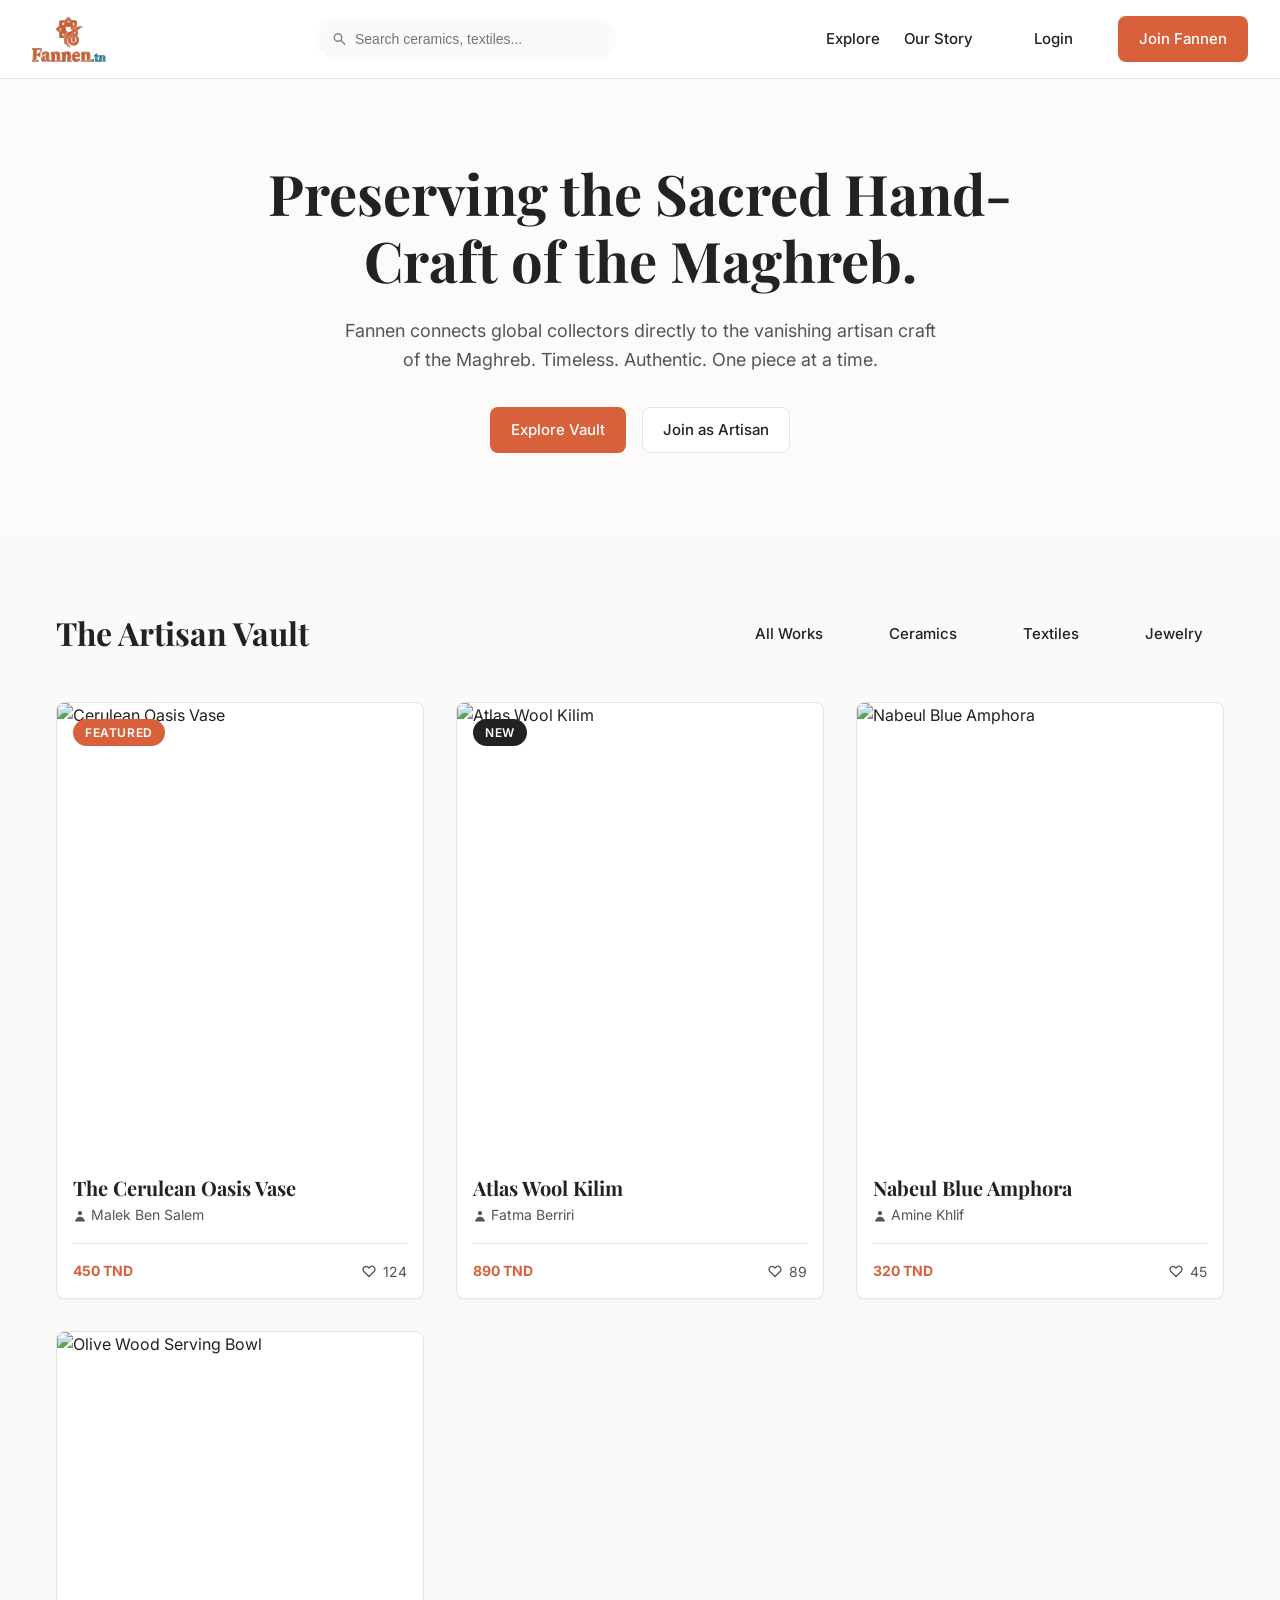
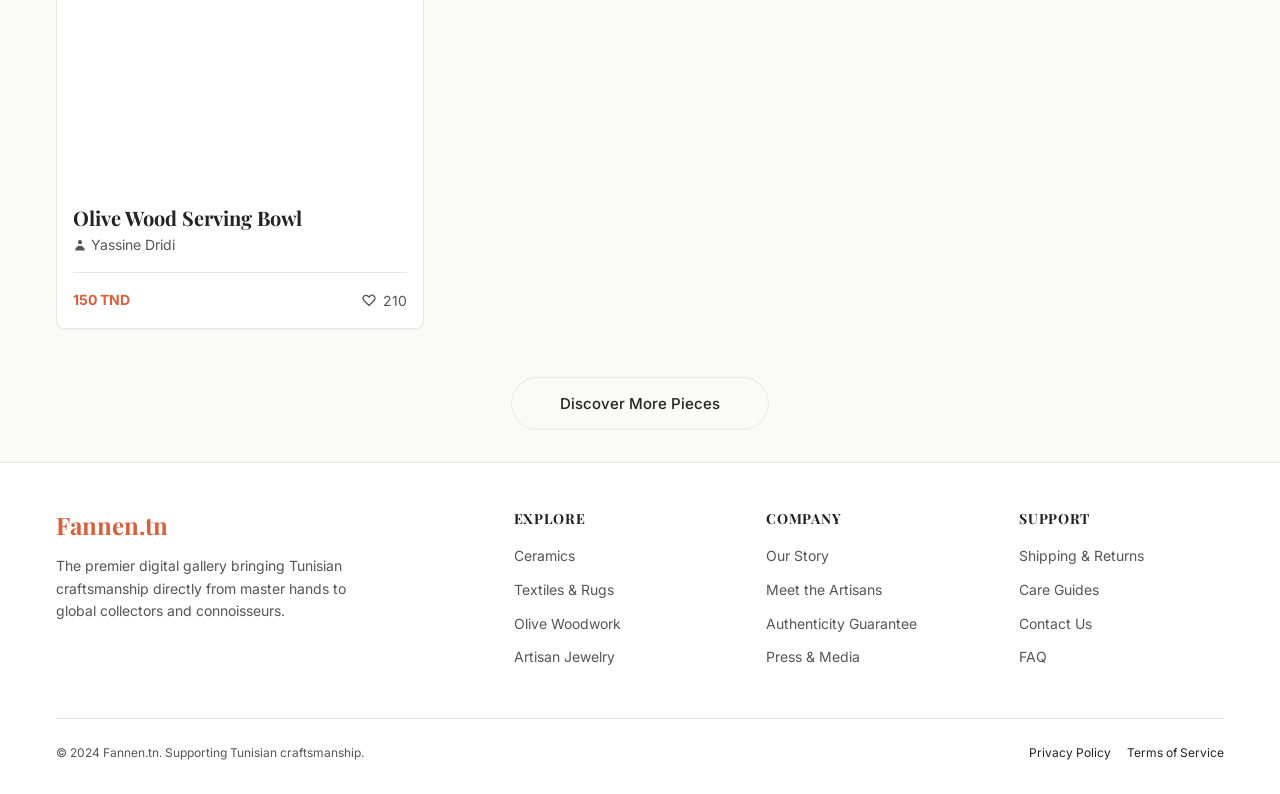
==== src/index.html @ e1ede329 "First functioning prototype version with only HTML and CSS. Fixed image href bugs" ====
<!DOCTYPE html>
<html lang="en">

<head>
    <meta charset="UTF-8">
    <meta name="viewport" content="width=device-width, initial-scale=1.0">
    <title>Fannen.tn - Artisan Crafts</title>
    <link rel="stylesheet" href="css/styles.css">
    <meta name="description"
        content="Fannen connects global collectors directly to the vanishing artisan craft of the Maghreb.">
</head>

<body>
    <!-- Navbar -->
    <header class="navbar">
        <a href="#">
            <div class="navbar-logo">
                <img src="../Resources/logo/logo.svg" alt="Fannen.tn Logo">
            </div>
        </a>
        <div class="navbar-search">
            <svg viewBox="0 0 20 20" fill="currentColor">
                <path fill-rule="evenodd"
                    d="M8 4a4 4 0 100 8 4 4 0 000-8zM2 8a6 6 0 1110.89 3.476l4.817 4.817a1 1 0 01-1.414 1.414l-4.816-4.816A6 6 0 012 8z"
                    clip-rule="evenodd" />
            </svg>
            <input type="text" placeholder="Search ceramics, textiles...">
        </div>
        <nav class="navbar-nav">
            <a href="index.html">Explore</a>
            <a href="html/our_story.html">Our Story</a>
            <a href="html/auth.html" class="btn btn-ghost" style="margin-left: 1rem;">Login</a>
            <a href="html/auth.html" class="btn btn-primary">Join Fannen</a>
        </nav>
    </header>

    <main>
        <!-- Hero Section -->
        <section class="hero-section">
            <div class="container">
                <h1>Preserving the Sacred Hand-Craft of the Maghreb.</h1>
                <p>Fannen connects global collectors directly to the vanishing artisan craft of the Maghreb. Timeless.
                    Authentic. One piece at a time.</p>
                <div class="flex justify-center gap-sm">
                    <a href="#gallery" class="btn btn-primary">Explore Vault</a>
                    <a href="html/auth.html" class="btn btn-outline" style="background:#fff;">Join as Artisan</a>
                </div>
            </div>
        </section>

        <!-- Gallery Section -->
        <section id="gallery" class="container" style="padding-top: var(--spacing-xxl);">
            <div class="flex justify-between items-center" style="margin-bottom: var(--spacing-lg);">
                <h2 style="font-size: 2rem;">The Artisan Vault</h2>

                <!-- Sub nav Categories -->
                <nav class="flex gap-md" id="category-filters">
                    <button class="btn btn-ghost font-bold text-terracotta" id="btn-all">All Works</button>
                    <button class="btn btn-ghost" id="btn-ceramics">Ceramics</button>
                    <button class="btn btn-ghost" id="btn-textiles">Textiles</button>
                    <button class="btn btn-ghost" id="btn-jewelry">Jewelry</button>
                </nav>
            </div>

            <!-- CSS Grid Gallery -->
            <div class="gallery-grid">
                <!-- Card 1 -->
                <article class="artwork-card" data-category="ceramics">
                    <a href="html/artwork_detail.html">
                        <div class="artwork-img-box">
                            <span class="badge">Featured</span>
                            <img src="https://images.unsplash.com/photo-1631125915902-d8abe9225ff2?q=80&w=687&auto=format&fit=crop&ixlib=rb-4.1.0&ixid=M3wxMjA3fDB8MHxwaG90by1wYWdlfHx8fGVufDB8fHx8fA%3D%3D"
                                alt="Cerulean Oasis Vase" loading="lazy">
                        </div>
                        <div class="artwork-content">
                            <h3 class="artwork-title">The Cerulean Oasis Vase</h3>
                            <p class="artwork-artisan">
                                <svg width="14" height="14" viewBox="0 0 20 20" fill="currentColor">
                                    <path d="M10 9a3 3 0 100-6 3 3 0 000 6zm-7 9a7 7 0 1114 0H3z" />
                                </svg>
                                Malek Ben Salem
                            </p>
                            <div class="artwork-footer">
                                <span class="text-sm font-bold text-terracotta">450 TND</span>
                                <button class="kudos-btn" aria-label="Give Kudos" id="kudos-1">
                                    <svg width="16" height="16" fill="none" stroke="currentColor" viewBox="0 0 24 24">
                                        <path stroke-linecap="round" stroke-linejoin="round" stroke-width="2"
                                            d="M4.318 6.318a4.5 4.5 0 000 6.364L12 20.364l7.682-7.682a4.5 4.5 0 00-6.364-6.364L12 7.636l-1.318-1.318a4.5 4.5 0 00-6.364 0z">
                                        </path>
                                    </svg>
                                    <span>124</span>
                                </button>
                            </div>
                        </div>
                    </a>
                </article>

                <!-- Card 2 -->
                <article class="artwork-card" data-category="textiles">
                    <a href="html/artwork_detail.html">
                        <div class="artwork-img-box">
                            <span class="badge" style="background: var(--color-charcoal);">New</span>
                            <img src="https://images.unsplash.com/photo-1606885118474-c8baf907e998?q=80&w=687&auto=format&fit=crop&ixlib=rb-4.1.0&ixid=M3wxMjA3fDB8MHxwaG90by1wYWdlfHx8fGVufDB8fHx8fA%3D%3D"
                                alt="Atlas Wool Kilim" loading="lazy">
                        </div>
                        <div class="artwork-content">
                            <h3 class="artwork-title">Atlas Wool Kilim</h3>
                            <p class="artwork-artisan">
                                <svg width="14" height="14" viewBox="0 0 20 20" fill="currentColor">
                                    <path d="M10 9a3 3 0 100-6 3 3 0 000 6zm-7 9a7 7 0 1114 0H3z" />
                                </svg>
                                Fatma Berriri
                            </p>
                            <div class="artwork-footer">
                                <span class="text-sm font-bold text-terracotta">890 TND</span>
                                <button class="kudos-btn" aria-label="Give Kudos" id="kudos-2">
                                    <svg width="16" height="16" fill="none" stroke="currentColor" viewBox="0 0 24 24">
                                        <path stroke-linecap="round" stroke-linejoin="round" stroke-width="2"
                                            d="M4.318 6.318a4.5 4.5 0 000 6.364L12 20.364l7.682-7.682a4.5 4.5 0 00-6.364-6.364L12 7.636l-1.318-1.318a4.5 4.5 0 00-6.364 0z">
                                        </path>
                                    </svg>
                                    <span>89</span>
                                </button>
                            </div>
                        </div>
                    </a>
                </article>

                <!-- Card 3 -->
                <article class="artwork-card" data-category="ceramics">
                    <a href="html/artwork_detail.html">
                        <div class="artwork-img-box">
                            <img src="https://plus.unsplash.com/premium_photo-1673152979526-98b94a39b6aa?q=80&w=687&auto=format&fit=crop&ixlib=rb-4.1.0&ixid=M3wxMjA3fDB8MHxwaG90by1wYWdlfHx8fGVufDB8fHx8fA%3D%3D"
                                alt="Nabeul Blue Amphora" loading="lazy">
                        </div>
                        <div class="artwork-content">
                            <h3 class="artwork-title">Nabeul Blue Amphora</h3>
                            <p class="artwork-artisan">
                                <svg width="14" height="14" viewBox="0 0 20 20" fill="currentColor">
                                    <path d="M10 9a3 3 0 100-6 3 3 0 000 6zm-7 9a7 7 0 1114 0H3z" />
                                </svg>
                                Amine Khlif
                            </p>
                            <div class="artwork-footer">
                                <span class="text-sm font-bold text-terracotta">320 TND</span>
                                <button class="kudos-btn" aria-label="Give Kudos" id="kudos-3">
                                    <svg width="16" height="16" fill="none" stroke="currentColor" viewBox="0 0 24 24">
                                        <path stroke-linecap="round" stroke-linejoin="round" stroke-width="2"
                                            d="M4.318 6.318a4.5 4.5 0 000 6.364L12 20.364l7.682-7.682a4.5 4.5 0 00-6.364-6.364L12 7.636l-1.318-1.318a4.5 4.5 0 00-6.364 0z">
                                        </path>
                                    </svg>
                                    <span>45</span>
                                </button>
                            </div>
                        </div>
                    </a>
                </article>

                <!-- Card 4 -->
                <article class="artwork-card" data-category="woodwork">
                    <a href="html/artwork_detail.html">
                        <div class="artwork-img-box">
                            <img src="https://plus.unsplash.com/premium_photo-1677249227901-38319e9408fd?q=80&w=687&auto=format&fit=crop&ixlib=rb-4.1.0&ixid=M3wxMjA3fDB8MHxwaG90by1wYWdlfHx8fGVufDB8fHx8fA%3D%3D"
                                alt="Olive Wood Serving Bowl" loading="lazy">
                        </div>
                        <div class="artwork-content">
                            <h3 class="artwork-title">Olive Wood Serving Bowl</h3>
                            <p class="artwork-artisan">
                                <svg width="14" height="14" viewBox="0 0 20 20" fill="currentColor">
                                    <path d="M10 9a3 3 0 100-6 3 3 0 000 6zm-7 9a7 7 0 1114 0H3z" />
                                </svg>
                                Yassine Dridi
                            </p>
                            <div class="artwork-footer">
                                <span class="text-sm font-bold text-terracotta">150 TND</span>
                                <button class="kudos-btn" aria-label="Give Kudos" id="kudos-4">
                                    <svg width="16" height="16" fill="none" stroke="currentColor" viewBox="0 0 24 24">
                                        <path stroke-linecap="round" stroke-linejoin="round" stroke-width="2"
                                            d="M4.318 6.318a4.5 4.5 0 000 6.364L12 20.364l7.682-7.682a4.5 4.5 0 00-6.364-6.364L12 7.636l-1.318-1.318a4.5 4.5 0 00-6.364 0z">
                                        </path>
                                    </svg>
                                    <span>210</span>
                                </button>
                            </div>
                        </div>
                    </a>
                </article>

            </div>

            <div class="text-center" style="margin-top: var(--spacing-xl);">
                <button class="btn btn-outline" id="load-more-btn"
                    style="padding: 1rem 3rem; border-radius: var(--radius-full); margin-bottom: var(--spacing-lg);">Discover
                    More Pieces</button>
            </div>
        </section>
    </main>

    <!-- Footer -->
    <footer class="site-footer">
        <div class="container">
            <div class="footer-main">
                <div class="footer-brand">
                    <h2>Fannen.tn</h2>
                    <p style="max-width: 300px;">The premier digital gallery bringing Tunisian craftsmanship directly
                        from master hands to global collectors and connoisseurs.</p>
                </div>
                <div class="footer-col">
                    <h3>Explore</h3>
                    <ul>
                        <li><a href="#">Ceramics</a></li>
                        <li><a href="#">Textiles & Rugs</a></li>
                        <li><a href="#">Olive Woodwork</a></li>
                        <li><a href="#">Artisan Jewelry</a></li>
                    </ul>
                </div>
                <div class="footer-col">
                    <h3>Company</h3>
                    <ul>
                        <li><a href="#">Our Story</a></li>
                        <li><a href="#">Meet the Artisans</a></li>
                        <li><a href="#">Authenticity Guarantee</a></li>
                        <li><a href="#">Press & Media</a></li>
                    </ul>
                </div>
                <div class="footer-col">
                    <h3>Support</h3>
                    <ul>
                        <li><a href="#">Shipping & Returns</a></li>
                        <li><a href="#">Care Guides</a></li>
                        <li><a href="#">Contact Us</a></li>
                        <li><a href="#">FAQ</a></li>
                    </ul>
                </div>
            </div>
            <div class="footer-bottom">
                <p>&copy; 2024 Fannen.tn. Supporting Tunisian craftsmanship.</p>
                <div class="flex gap-sm">
                    <a href="#">Privacy Policy</a>
                    <a href="#">Terms of Service</a>
                </div>
            </div>
        </div>
    </footer>
</body>

</html>
---- src/css/styles.css ----
/* Fannen.tn Global Styles */
@import url('https://fonts.googleapis.com/css2?family=Playfair+Display:ital,wght@0,400;0,600;0,700;1,400&family=Inter:wght@300;400;500;600&display=swap');

:root {
  --color-terracotta: #D8603B;
  --color-terracotta-hover: #BE5230;
  --color-terracotta-light: #FFF0ED;
  --color-deep-blue: #1A4358;
  --color-sand-beige: #FDFBFA;
  --color-sand-dark: #F2EBE1;
  --color-charcoal: #222222;
  --color-text-light: #555555;
  --color-text-lighter: #888888;
  --color-border: #E8E5E1;
  --color-white: #FFFFFF;
  --color-bg: #FAFAF9;

  --font-heading: 'Playfair Display', Georgia, serif;
  --font-body: 'Inter', system-ui, -apple-system, sans-serif;

  --shadow-sm: 0 1px 2px rgba(0, 0, 0, 0.04);
  --shadow-md: 0 4px 12px rgba(0, 0, 0, 0.05);
  --shadow-lg: 0 12px 24px rgba(0, 0, 0, 0.08);

  --radius-sm: 4px;
  --radius-md: 8px;
  --radius-lg: 16px;
  --radius-full: 9999px;
  
  --spacing-xs: 0.5rem;   /* 8px */
  --spacing-sm: 1rem;     /* 16px */
  --spacing-md: 1.5rem;   /* 24px */
  --spacing-lg: 2rem;     /* 32px */
  --spacing-xl: 3rem;     /* 48px */
  --spacing-xxl: 5rem;    /* 80px */
}

/* Reset & Base Elements */
*, *::before, *::after {
  box-sizing: border-box;
  margin: 0;
  padding: 0;
}

body {
  font-family: var(--font-body);
  color: var(--color-charcoal);
  background-color: var(--color-bg);
  line-height: 1.6;
  -webkit-font-smoothing: antialiased;
}

h1, h2, h3, h4, h5, h6 {
  font-family: var(--font-heading);
  font-weight: 700;
  color: var(--color-charcoal);
  line-height: 1.2;
}

p {
  color: var(--color-text-light);
}

a {
  color: var(--color-charcoal);
  text-decoration: none;
  transition: color 0.2s ease;
}

a:hover {
  color: var(--color-terracotta);
}

img {
  max-width: 100%;
  display: block;
}

button {
  cursor: pointer;
  font-family: var(--font-body);
}

ul {
  list-style: none;
}

/* Utilities */
.container {
  max-width: 1200px;
  margin: 0 auto;
  padding: 0 var(--spacing-sm);
}

.flex { display: flex; }
.flex-col { flex-direction: column; }
.items-center { align-items: center; }
.justify-between { justify-content: space-between; }
.justify-center { justify-content: center; }
.gap-xs { gap: var(--spacing-xs); }
.gap-sm { gap: var(--spacing-sm); }
.gap-md { gap: var(--spacing-md); }
.gap-lg { gap: var(--spacing-lg); }
.gap-xl { gap: var(--spacing-xl); }

.grid { display: grid; }
.grid-cols-2 { grid-template-columns: repeat(2, 1fr); }
.grid-cols-3 { grid-template-columns: repeat(3, 1fr); }
.grid-cols-4 { grid-template-columns: repeat(4, 1fr); }

.text-center { text-align: center; }
.text-sm { font-size: 0.875rem; }
.text-lg { font-size: 1.125rem; font-weight: 500; }
.text-terracotta { color: var(--color-terracotta); }
.font-bold { font-weight: 700; }
.font-heading { font-family: var(--font-heading); }

/* Buttons */
.btn {
  display: inline-flex;
  align-items: center;
  justify-content: center;
  padding: 0.625rem 1.25rem;
  border-radius: var(--radius-md);
  font-weight: 500;
  font-size: 0.9375rem;
  transition: all 0.2s ease;
  border: 1px solid transparent;
}

.btn-primary {
  background-color: var(--color-terracotta);
  color: var(--color-white);
}

.btn-primary:hover {
  background-color: var(--color-terracotta-hover);
  color: var(--color-white);
}

.btn-outline {
  border-color: var(--color-border);
  background-color: transparent;
  color: var(--color-charcoal);
}

.btn-outline:hover {
  border-color: var(--color-charcoal);
}

.btn-ghost {
  background-color: transparent;
  color: var(--color-charcoal);
}

.btn-ghost:hover {
  background-color: var(--color-sand-dark);
}

/* Forms */
.form-group {
  margin-bottom: var(--spacing-sm);
  display: flex;
  flex-direction: column;
}

.form-label {
  font-size: 0.875rem;
  font-weight: 600;
  margin-bottom: 0.375rem;
  color: var(--color-charcoal);
}

.form-control {
  width: 100%;
  padding: 0.75rem 1rem;
  border: 1px solid var(--color-border);
  border-radius: var(--radius-md);
  font-family: var(--font-body);
  font-size: 0.9375rem;
  transition: border-color 0.2s ease;
  background-color: var(--color-white);
}

.form-control:focus {
  outline: none;
  border-color: var(--color-terracotta);
  box-shadow: 0 0 0 3px var(--color-terracotta-light);
}

/* Navbar */
.navbar {
  display: flex;
  align-items: center;
  justify-content: space-between;
  padding: var(--spacing-sm) var(--spacing-lg);
  background-color: var(--color-white);
  border-bottom: 1px solid var(--color-border);
  position: sticky;
  top: 0;
  z-index: 100;
}

.navbar-logo img {
  height: 5vh;
}

.navbar-nav {
  display: flex;
  align-items: center;
  gap: var(--spacing-md);
  font-size: 0.9375rem;
  font-weight: 500;
}

.navbar-search {
  display: flex;
  align-items: center;
  background-color: var(--color-bg);
  border-radius: var(--radius-full);
  padding: 0.375rem 1rem;
  width: 300px;
}
.navbar-search input {
  border: none;
  background: transparent;
  width: 100%;
  padding: 0.375rem 0.5rem;
  font-size: 0.875rem;
}
.navbar-search input:focus {
  outline: none;
}
.navbar-search svg {
  width: 16px;
  height: 16px;
  color: var(--color-text-lighter);
}

/* Layout Blocks */
.hero-section {
  padding: var(--spacing-xxl) 0;
  text-align: center;
  background-color: var(--color-sand-beige);
}

.hero-section h1 {
  font-size: 3.5rem;
  max-width: 800px;
  margin: 0 auto var(--spacing-md);
}

.hero-section p {
  font-size: 1.125rem;
  max-width: 600px;
  margin: 0 auto var(--spacing-lg);
}

/* Masonry/Grid Gallery */
.gallery-grid {
  display: grid;
  grid-template-columns: repeat(auto-fill, minmax(280px, 1fr));
  gap: var(--spacing-lg);
  margin-top: var(--spacing-xl);
  margin-bottom: var(--spacing-lg);
}

.artwork-card {
  display: flex;
  flex-direction: column;
  background: var(--color-white);
  border-radius: var(--radius-md);
  overflow: hidden;
  box-shadow: var(--shadow-sm);
  transition: transform 0.2s ease, box-shadow 0.2s ease;
  border: 1px solid var(--color-border);
}

.artwork-card:hover {
  transform: translateY(-4px);
  box-shadow: var(--shadow-md);
}

.artwork-img-box {
  position: relative;
  aspect-ratio: 4/5;
  overflow: hidden;
}

.artwork-img-box img {
  width: 100%;
  height: 100%;
  object-fit: cover;
  transition: transform 0.5s ease;
}

.artwork-card:hover .artwork-img-box img {
  transform: scale(1.05);
}

.badge {
  position: absolute;
  top: 1rem;
  left: 1rem;
  background: var(--color-terracotta);
  color: var(--color-white);
  padding: 0.25rem 0.75rem;
  border-radius: var(--radius-full);
  font-size: 0.75rem;
  font-weight: 600;
  letter-spacing: 0.05em;
  text-transform: uppercase;
}

.artwork-content {
  padding: var(--spacing-sm);
}

.artwork-title {
  font-family: var(--font-heading);
  font-size: 1.25rem;
  margin-bottom: 0.25rem;
}

.artwork-artisan {
  font-size: 0.875rem;
  color: var(--color-text-light);
  display: flex;
  align-items: center;
  gap: 0.25rem;
}

.artwork-footer {
  display: flex;
  justify-content: space-between;
  align-items: center;
  margin-top: 1rem;
  padding-top: 1rem;
  border-top: 1px solid var(--color-border);
}

.kudos-btn {
  background: transparent;
  border: none;
  color: var(--color-text-light);
  display: flex;
  align-items: center;
  gap: 0.375rem;
  font-size: 0.875rem;
  transition: color 0.2s ease;
}

.kudos-btn:hover {
  color: var(--color-terracotta);
}

/* Footer elements */
.site-footer {
  background-color: var(--color-white);
  border-top: 1px solid var(--color-border);
  padding: var(--spacing-xl) 0 var(--spacing-lg);
}

.footer-main {
  display: grid;
  grid-template-columns: 2fr 1fr 1fr 1fr;
  gap: var(--spacing-xl);
  margin-bottom: var(--spacing-xl);
}

.footer-brand h2 {
  font-size: 1.5rem;
  color: var(--color-terracotta);
  margin-bottom: var(--spacing-sm);
}

.footer-brand p {
  font-size: 0.875rem;
}

.footer-col h3 {
  font-size: 0.875rem;
  text-transform: uppercase;
  letter-spacing: 0.05em;
  margin-bottom: 1rem;
  color: var(--color-charcoal);
}

.footer-col ul {
  display: flex;
  flex-direction: column;
  gap: 0.5rem;
}

.footer-col a {
  color: var(--color-text-light);
  font-size: 0.875rem;
}

.footer-col a:hover {
  color: var(--color-terracotta);
}

.footer-bottom {
  border-top: 1px solid var(--color-border);
  padding-top: var(--spacing-md);
  display: flex;
  justify-content: space-between;
  align-items: center;
  font-size: 0.75rem;
  color: var(--color-text-lighter);
}

/* ============================
   Forms & Inputs Extensions
   ============================ */
.checkbox-group {
  display: flex;
  align-items: center;
  gap: 0.5rem;
  font-size: 0.875rem;
}
.checkbox-group input {
  accent-color: var(--color-terracotta);
}
.text-link {
  color: var(--color-terracotta);
  font-weight: 500;
  text-decoration: none;
  font-size: 0.875rem;
}

/* ============================
   Auth Screen Layout
   ============================ */
.auth-layout {
  display: flex;
  min-height: 100vh;
  background-color: var(--color-white);
}

.auth-hero {
  flex: 1;
  position: relative;
  background-color: var(--color-charcoal);
  display: flex;
  flex-direction: column;
  justify-content: center;
  padding: var(--spacing-xxl);
  overflow: hidden;
}

.auth-hero img {
  position: absolute;
  top: 0; left: 0; width: 100%; height: 100%;
  object-fit: cover;
  opacity: 0.6;
}

.auth-hero-overlay {
  position: relative;
  z-index: 10;
  color: var(--color-white);
  max-width: 500px;
  background: rgba(0,0,0,0.3);
  padding: var(--spacing-lg);
  border-radius: var(--radius-lg);
  backdrop-filter: blur(4px);
}

.auth-hero-overlay h1 {
  color: var(--color-white);
  font-size: 3rem;
  margin-bottom: var(--spacing-md);
}

.auth-form-side {
  width: 500px;
  display: flex;
  flex-direction: column;
  justify-content: center;
  align-items: center;
  padding: var(--spacing-xl);
}

.auth-box {
  width: 100%;
  max-width: 380px;
}

.auth-tabs {
  display: flex;
  margin-bottom: var(--spacing-lg);
  background: var(--color-bg);
  border-radius: var(--radius-full);
  padding: 0.25rem;
}

.auth-tab {
  flex: 1;
  padding: 0.5rem 1rem;
  border-radius: var(--radius-full);
  border: none;
  background: transparent;
  color: var(--color-text-light);
  font-weight: 600;
  cursor: pointer;
}
.auth-tab.active {
  background: var(--color-white);
  color: var(--color-charcoal);
  box-shadow: var(--shadow-sm);
}

.social-auth {
  display: flex;
  gap: var(--spacing-sm);
  margin-top: var(--spacing-md);
}

.social-auth .btn {
  flex: 1;
}

/* ============================
   Modal / Inquiry Overlay
   ============================ */
.modal-overlay {
  position: fixed;
  top: 0; left: 0; width: 100%; height: 100%;
  background-color: rgba(34, 34, 34, 0.7);
  display: flex;
  justify-content: center;
  align-items: center;
  z-index: 1000;
  padding: var(--spacing-md);
}

.modal-content {
  background: var(--color-white);
  border-radius: var(--radius-lg);
  width: 100%;
  max-width: 500px;
  padding: var(--spacing-xl);
  box-shadow: var(--shadow-lg);
  position: relative;
}

.modal-close {
  position: absolute;
  top: 1rem; right: 1rem;
  background: transparent;
  border: none;
  color: var(--color-text-lighter);
  font-size: 1.5rem;
  cursor: pointer;
}
.modal-close:hover {
  color: var(--color-charcoal);
}

.modal-icon {
  width: 48px; height: 48px;
  border-radius: var(--radius-full);
  background: var(--color-terracotta-light);
  color: var(--color-terracotta);
  display: flex;
  align-items: center;
  justify-content: center;
  margin: 0 auto var(--spacing-md);
}

/* ============================
   Dashboard Layout
   ============================ */
.dashboard-layout {
  display: flex;
  height: 100vh;
  overflow: hidden;
  background-color: var(--color-bg);
}

.sidebar {
  width: 250px;
  background-color: var(--color-white);
  border-right: 1px solid var(--color-border);
  display: flex;
  flex-direction: column;
}

.sidebar-header {
  padding: var(--spacing-md);
  border-bottom: 1px solid var(--color-border);
}

.sidebar-nav {
  flex: 1;
  padding: var(--spacing-md) 0;
  display: flex;
  flex-direction: column;
  gap: 0.25rem;
}

.sidebar-link {
  display: flex;
  align-items: center;
  gap: 0.75rem;
  padding: 0.75rem var(--spacing-md);
  color: var(--color-text-light);
  font-weight: 500;
}
.sidebar-link:hover, .sidebar-link.active {
  color: var(--color-terracotta);
  background-color: var(--color-terracotta-light);
  border-right: 3px solid var(--color-terracotta);
}

.sidebar-footer {
  padding: var(--spacing-md);
  border-top: 1px solid var(--color-border);
}

.dashboard-main {
  flex: 1;
  display: flex;
  flex-direction: column;
  overflow-y: auto;
}

.dashboard-header {
  padding: var(--spacing-md) var(--spacing-xl);
  background: var(--color-white);
  border-bottom: 1px solid var(--color-border);
  display: flex;
  justify-content: space-between;
  align-items: center;
}

.dashboard-content {
  padding: var(--spacing-xl);
}

.stats-grid {
  display: grid;
  grid-template-columns: repeat(3, 1fr);
  gap: var(--spacing-md);
  margin-bottom: var(--spacing-xl);
}

.stat-card {
  background: var(--color-white);
  padding: var(--spacing-md);
  border-radius: var(--radius-md);
  border: 1px solid var(--color-border);
  display: flex;
  align-items: center;
  gap: 1rem;
}
.stat-icon {
  width: 40px; height: 40px;
  border-radius: var(--radius-full);
  background: var(--color-terracotta-light);
  color: var(--color-terracotta);
  display: flex;
  align-items: center;
  justify-content: center;
}

/* File Upload Zone */
.upload-zone {
  border: 2px dashed var(--color-border);
  border-radius: var(--radius-lg);
  padding: var(--spacing-xl);
  text-align: center;
  background: var(--color-white);
  margin-bottom: var(--spacing-xl);
  transition: border-color 0.2s ease;
}
.upload-zone:hover {
  border-color: var(--color-terracotta);
}

/* Data Table */
.data-table-container {
  background: var(--color-white);
  border: 1px solid var(--color-border);
  border-radius: var(--radius-md);
  overflow: hidden;
}

.data-table {
  width: 100%;
  border-collapse: collapse;
  text-align: left;
}

.data-table th, .data-table td {
  padding: 1rem;
  border-bottom: 1px solid var(--color-border);
}

.data-table th {
  background-color: var(--color-bg);
  color: var(--color-text-light);
  font-weight: 600;
  font-size: 0.8125rem;
  text-transform: uppercase;
}

.data-table tbody tr:hover {
  background-color: var(--color-bg);
}

.status-badge {
  display: inline-block;
  padding: 0.25rem 0.5rem;
  border-radius: var(--radius-full);
  font-size: 0.75rem;
  font-weight: 600;
  background: var(--color-sand-dark);
  color: var(--color-charcoal);
}
.status-badge.published {
  background: #E6F4EA;
  color: #1E8E3E;
}

/* ============================
   Inbox Layout
   ============================ */
.inbox-container {
  display: flex;
  height: calc(100vh - 70px);
  background: var(--color-white);
  border-top: 1px solid var(--color-border);
}

.inbox-list {
  width: 320px;
  border-right: 1px solid var(--color-border);
  display: flex;
  flex-direction: column;
}

.inbox-search {
  padding: var(--spacing-sm);
  border-bottom: 1px solid var(--color-border);
}
.inbox-search input {
  width: 100%;
  padding: 0.5rem 1rem;
  border-radius: var(--radius-full);
  border: 1px solid var(--color-border);
  background: var(--color-bg);
}

.conversation-item {
  display: flex;
  gap: 0.75rem;
  padding: var(--spacing-md);
  border-bottom: 1px solid var(--color-border);
  cursor: pointer;
  transition: background 0.2s ease;
}
.conversation-item:hover, .conversation-item.active {
  background-color: var(--color-bg);
  border-left: 3px solid var(--color-terracotta);
}

.avatar {
  width: 48px; height: 48px;
  border-radius: var(--radius-full);
  object-fit: cover;
}

.chat-view {
  flex: 1;
  display: flex;
  flex-direction: column;
  background: var(--color-bg);
}

.chat-header {
  padding: var(--spacing-sm) var(--spacing-lg);
  background: var(--color-white);
  border-bottom: 1px solid var(--color-border);
  display: flex;
  align-items: center;
  gap: 1rem;
}

.chat-messages {
  flex: 1;
  padding: var(--spacing-xl);
  overflow-y: auto;
  display: flex;
  flex-direction: column;
  gap: 1rem;
}

.message-bubble {
  max-width: 70%;
  padding: 1rem;
  border-radius: var(--radius-lg);
  font-size: 0.9375rem;
}
.message-received {
  background: var(--color-white);
  border: 1px solid var(--color-border);
  align-self: flex-start;
  border-bottom-left-radius: 0;
}
.message-sent {
  background: var(--color-terracotta);
  color: var(--color-white);
  align-self: flex-end;
  border-bottom-right-radius: 0;
}

.chat-input-area {
  padding: var(--spacing-md);
  background: var(--color-white);
  border-top: 1px solid var(--color-border);
  display: flex;
  gap: var(--spacing-sm);
}
.chat-input-area input {
  flex: 1;
  padding: 1rem;
  border-radius: var(--radius-full);
  border: 1px solid var(--color-border);
  background: var(--color-bg);
}

/* ============================
   Artwork Detail Page
   ============================ */
.artwork-detail-page {
  background-color: var(--color-sand-light); /* Solid Light Sand */
  min-height: 100vh;
}

.artwork-detail-layout {
  display: flex;
  gap: 4rem; /* High padding */
  padding: 4rem 1rem;
  max-width: 1200px;
  margin: 0 auto;
  align-items: flex-start;
}

@media (max-width: 900px) {
  .artwork-detail-layout {
    flex-direction: column;
    padding: 2rem var(--spacing-sm);
  }
}

.artwork-left {
  flex: 0 0 60%;
  display: flex;
  justify-content: center;
}

.artwork-left img {
  border-radius: var(--radius-md); /* 8px rounded corners */
  box-shadow: 0 10px 30px rgba(0,0,0,0.08); /* Subtle shadow to make it pop */
  max-width: 100%;
  height: auto;
  object-fit: cover;
}

.artwork-right {
  flex: 1;
  display: flex;
  flex-direction: column;
  gap: 2rem;
}

.artisan-profile-card {
  display: flex;
  align-items: center;
  justify-content: space-between;
  background-color: var(--color-white);
  padding: var(--spacing-md);
  border-radius: var(--radius-md); /* 8px rounded corners */
  box-shadow: var(--shadow-sm);
}

.artisan-info {
  display: flex;
  align-items: center;
  gap: var(--spacing-sm);
}

.artisan-avatar-lg {
  width: 56px;
  height: 56px;
  border-radius: var(--radius-full);
  object-fit: cover;
}

.artwork-info-card {
  display: flex;
  flex-direction: column;
}

.artwork-info-card h1 {
  font-size: 2.5rem;
  margin-bottom: 0.5rem;
}

.artwork-description p {
  margin-bottom: 1rem;
  color: var(--color-charcoal);
}

.kudos-horizontal-card {
  display: flex;
  align-items: center;
  justify-content: space-around;
  background-color: var(--color-white);
  padding: var(--spacing-md);
  border-radius: var(--radius-md); /* 8px rounded corners */
  box-shadow: var(--shadow-sm);
}

.kudos-badge-item {
  display: flex;
  align-items: center;
  gap: 0.5rem;
  color: var(--color-charcoal);
  font-weight: 600;
}

.kudos-badge-item svg {
  color: var(--color-terracotta);
}

.btn-terracotta-solid {
  background-color: #E2725B;
  color: var(--color-white);
  padding: 1rem 2rem;
  font-size: 1.125rem;
  font-weight: 600;
  border-radius: var(--radius-md); /* 8px rounded corners */
  text-align: center;
  border: none;
  width: 100%;
  cursor: pointer;
  transition: background-color 0.2s ease;
}

.btn-terracotta-solid:hover {
  background-color: #c95c46;
}
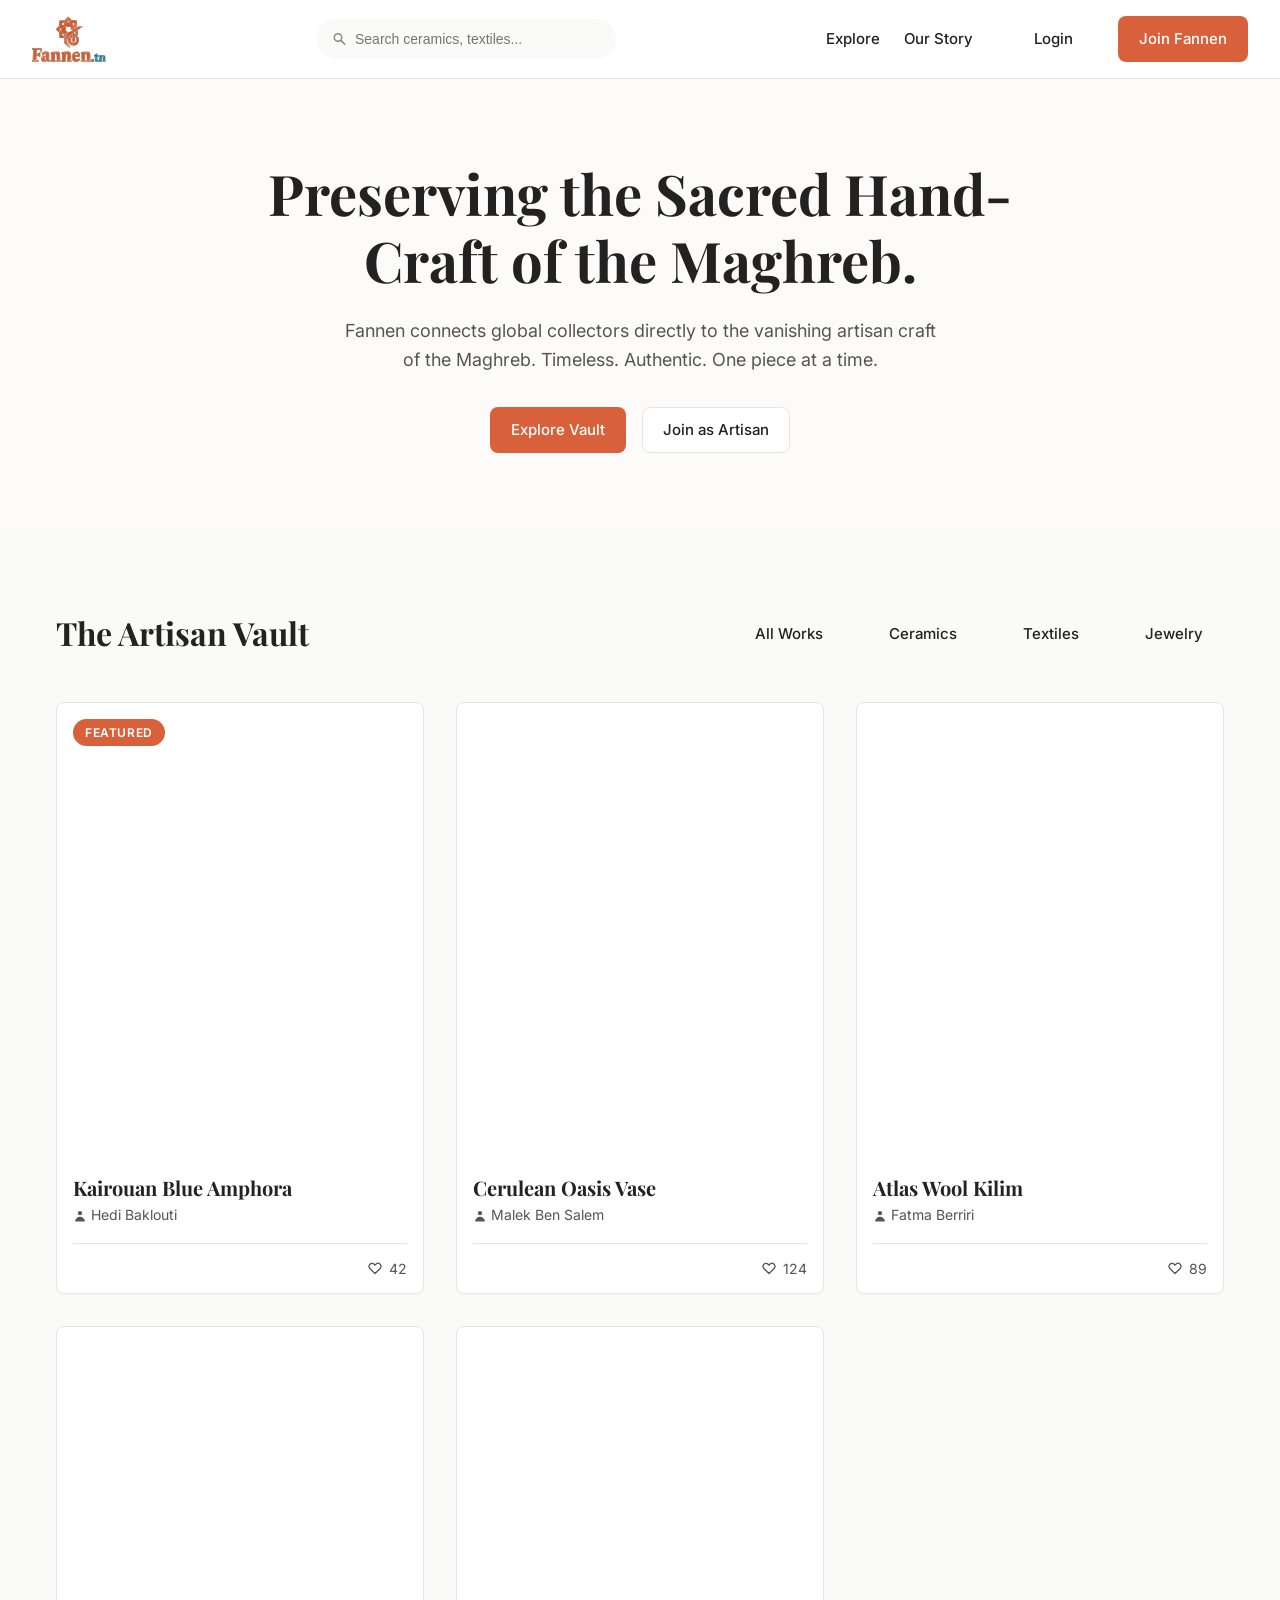
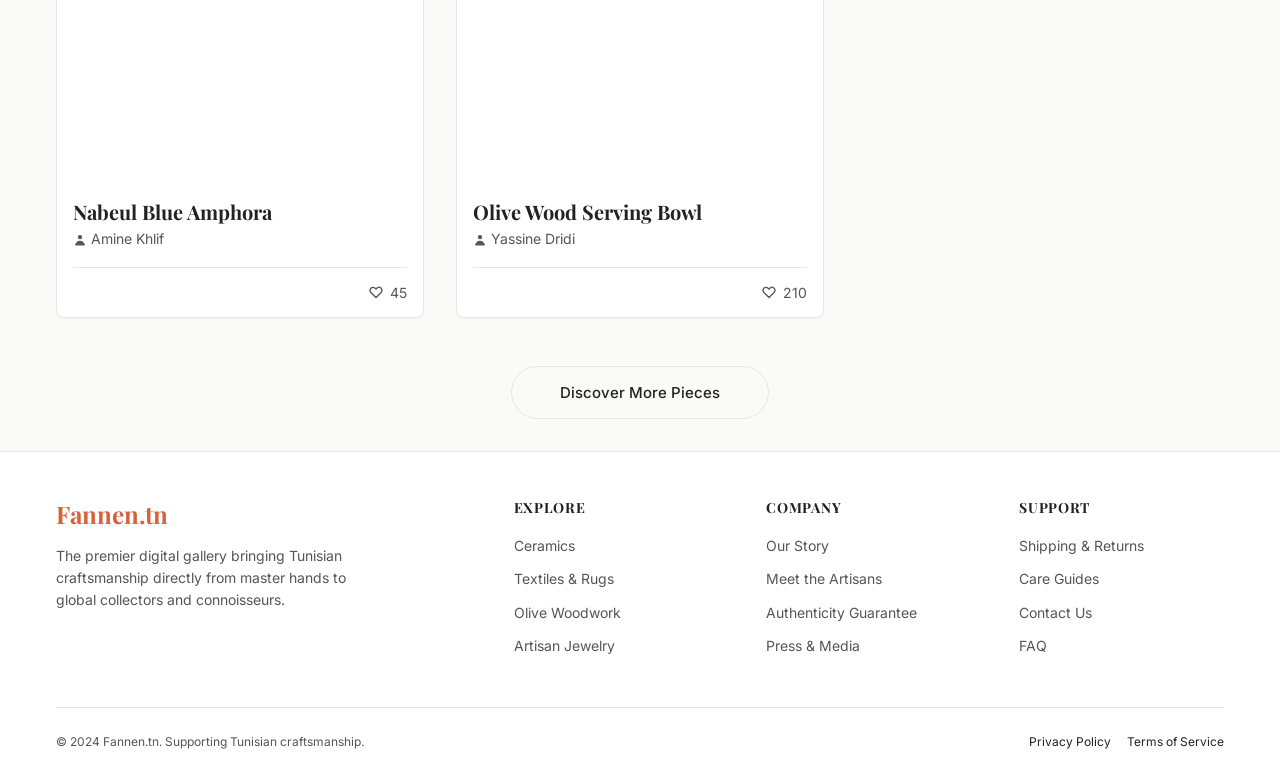
==== commit 30cbffe8: "Added JS functionality but there are still some bugs I'm trying to work on" ====
--- a/src/index.html
+++ b/src/index.html
@@ -242,6 +242,9 @@
             </div>
         </div>
     </footer>
+
+    <script src="js/main.js"></script>
+    <script src="js/components/gallery.js"></script>
 </body>
 
 </html>
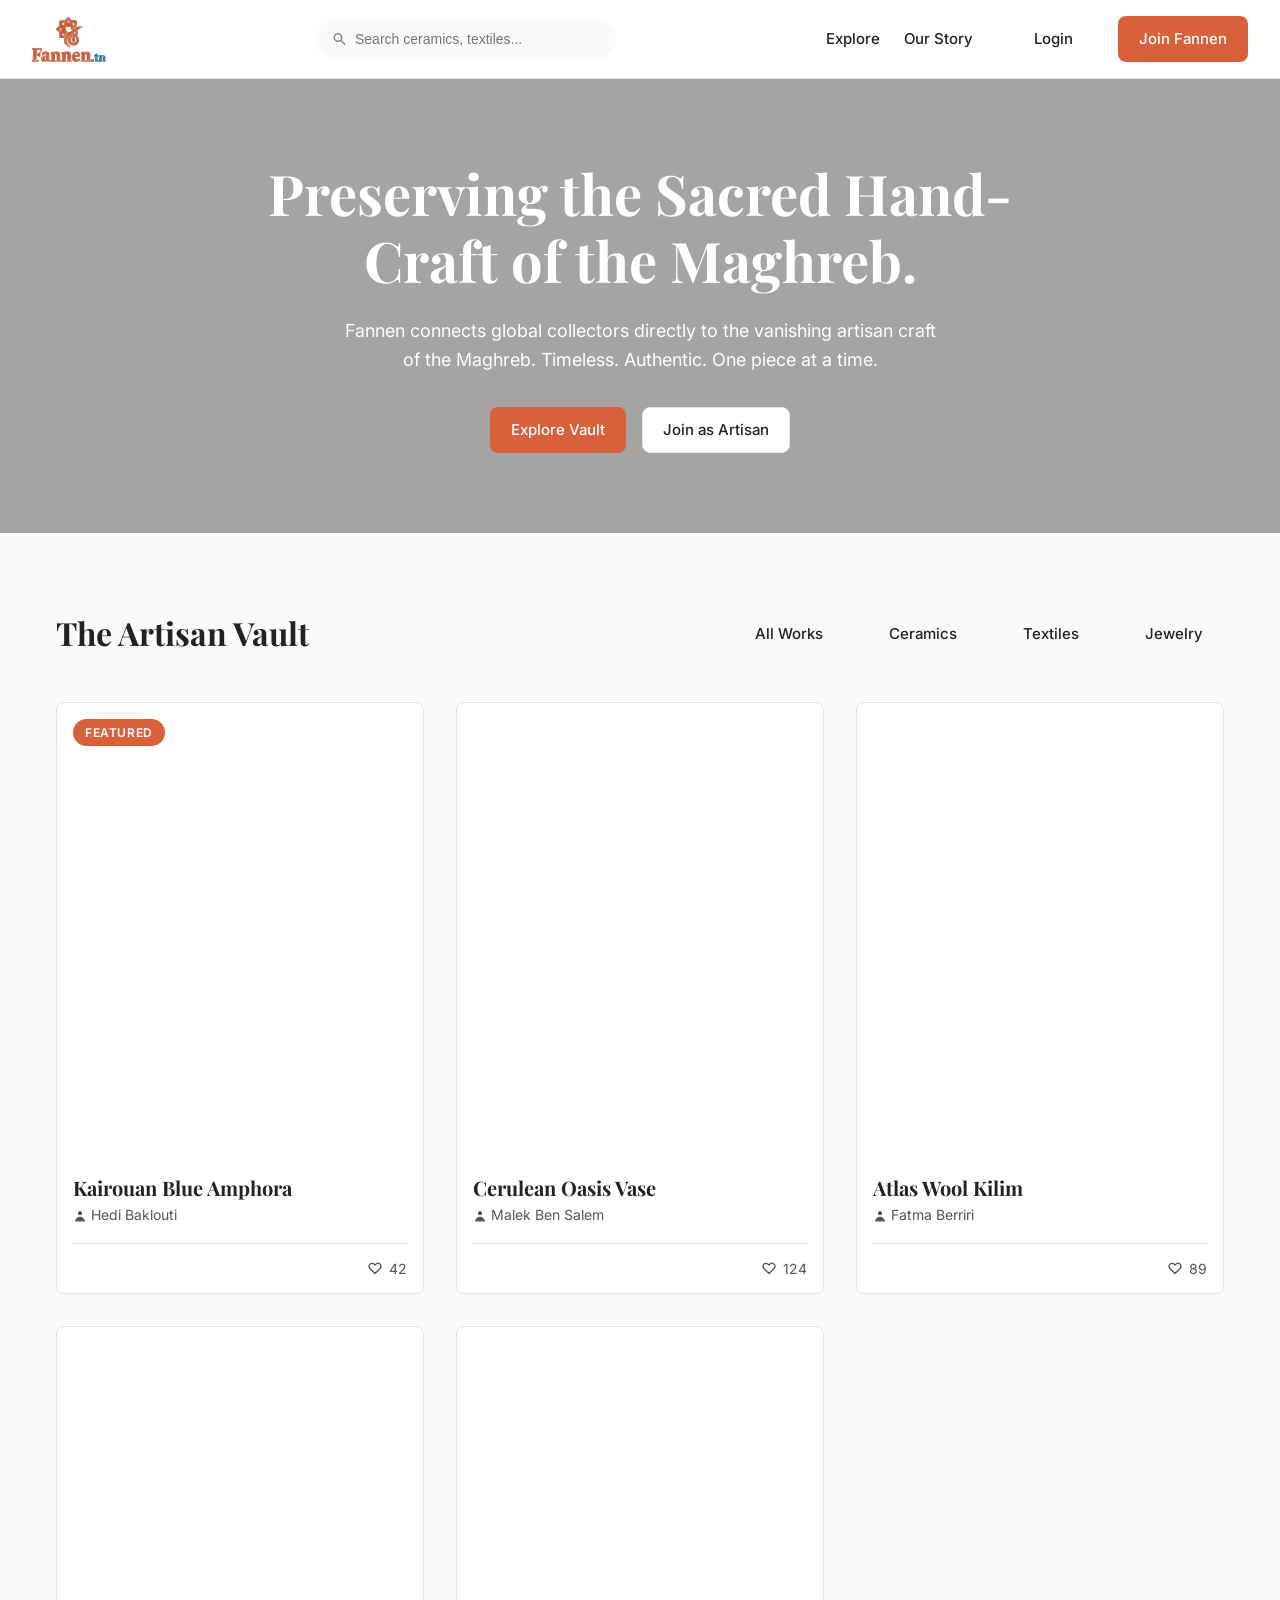
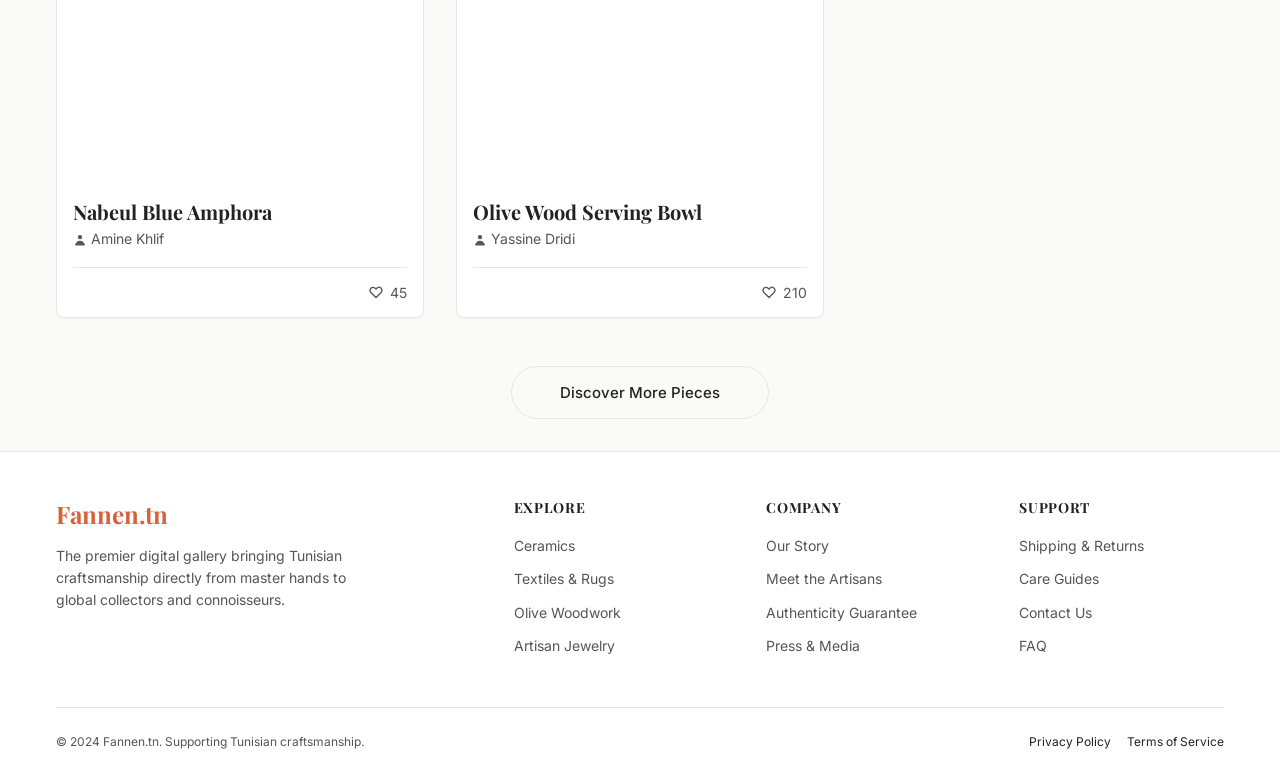
==== commit d986c5be: "Added separate signin and register pages with js functionality. Made the profile load its data dynam" ====
--- a/src/index.html
+++ b/src/index.html
@@ -29,21 +29,26 @@
         <nav class="navbar-nav">
             <a href="index.html">Explore</a>
             <a href="html/our_story.html">Our Story</a>
-            <a href="html/auth.html" class="btn btn-ghost" style="margin-left: 1rem;">Login</a>
-            <a href="html/auth.html" class="btn btn-primary">Join Fannen</a>
+            <a href="html/signin.html" class="btn btn-ghost" style="margin-left: 1rem;">Login</a>
+            <a href="html/register.html" class="btn btn-primary">Join Fannen</a>
         </nav>
     </header>
 
     <main>
         <!-- Hero Section -->
         <section class="hero-section">
+            <video class="hero-video" autoplay muted loop playsinline>
+                <source src="../Resources/video/hero.mp4" type="video/mp4">
+            </video>
+            <div class="hero-overlay"></div>
             <div class="container">
                 <h1>Preserving the Sacred Hand-Craft of the Maghreb.</h1>
                 <p>Fannen connects global collectors directly to the vanishing artisan craft of the Maghreb. Timeless.
                     Authentic. One piece at a time.</p>
                 <div class="flex justify-center gap-sm">
                     <a href="#gallery" class="btn btn-primary">Explore Vault</a>
-                    <a href="html/auth.html" class="btn btn-outline" style="background:#fff;">Join as Artisan</a>
+                    <a href="html/login.html?role=artisan" class="btn btn-outline" style="background:#fff;">Join as
+                        Artisan</a>
                 </div>
             </div>
         </section>
--- a/src/css/styles.css
+++ b/src/css/styles.css
@@ -35,6 +35,11 @@
   --spacing-xxl: 5rem;    /* 80px */
 }
 
+/* Role-based Visibility Helpers */
+.hidden-role {
+    display: none !important;
+}
+
 /* Reset & Base Elements */
 *, *::before, *::after {
   box-sizing: border-box;
@@ -239,9 +244,40 @@
 
 /* Layout Blocks */
 .hero-section {
+  position: relative;
+  overflow: hidden;
   padding: var(--spacing-xxl) 0;
   text-align: center;
   background-color: var(--color-sand-beige);
+}
+
+.hero-video {
+  position: absolute;
+  top: 0;
+  left: 0;
+  width: 100%;
+  height: 100%;
+  object-fit: cover;
+  filter: blur(3px);
+  transform: scale(1.03);
+  z-index: 0;
+}
+
+.hero-overlay {
+  position: absolute;
+  inset: 0;
+  background: rgba(0, 0, 0, 0.35);
+  z-index: 1;
+}
+
+.hero-section .container {
+  position: relative;
+  z-index: 2;
+}
+
+.hero-section h1,
+.hero-section p {
+  color: var(--color-white);
 }
 
 .hero-section h1 {
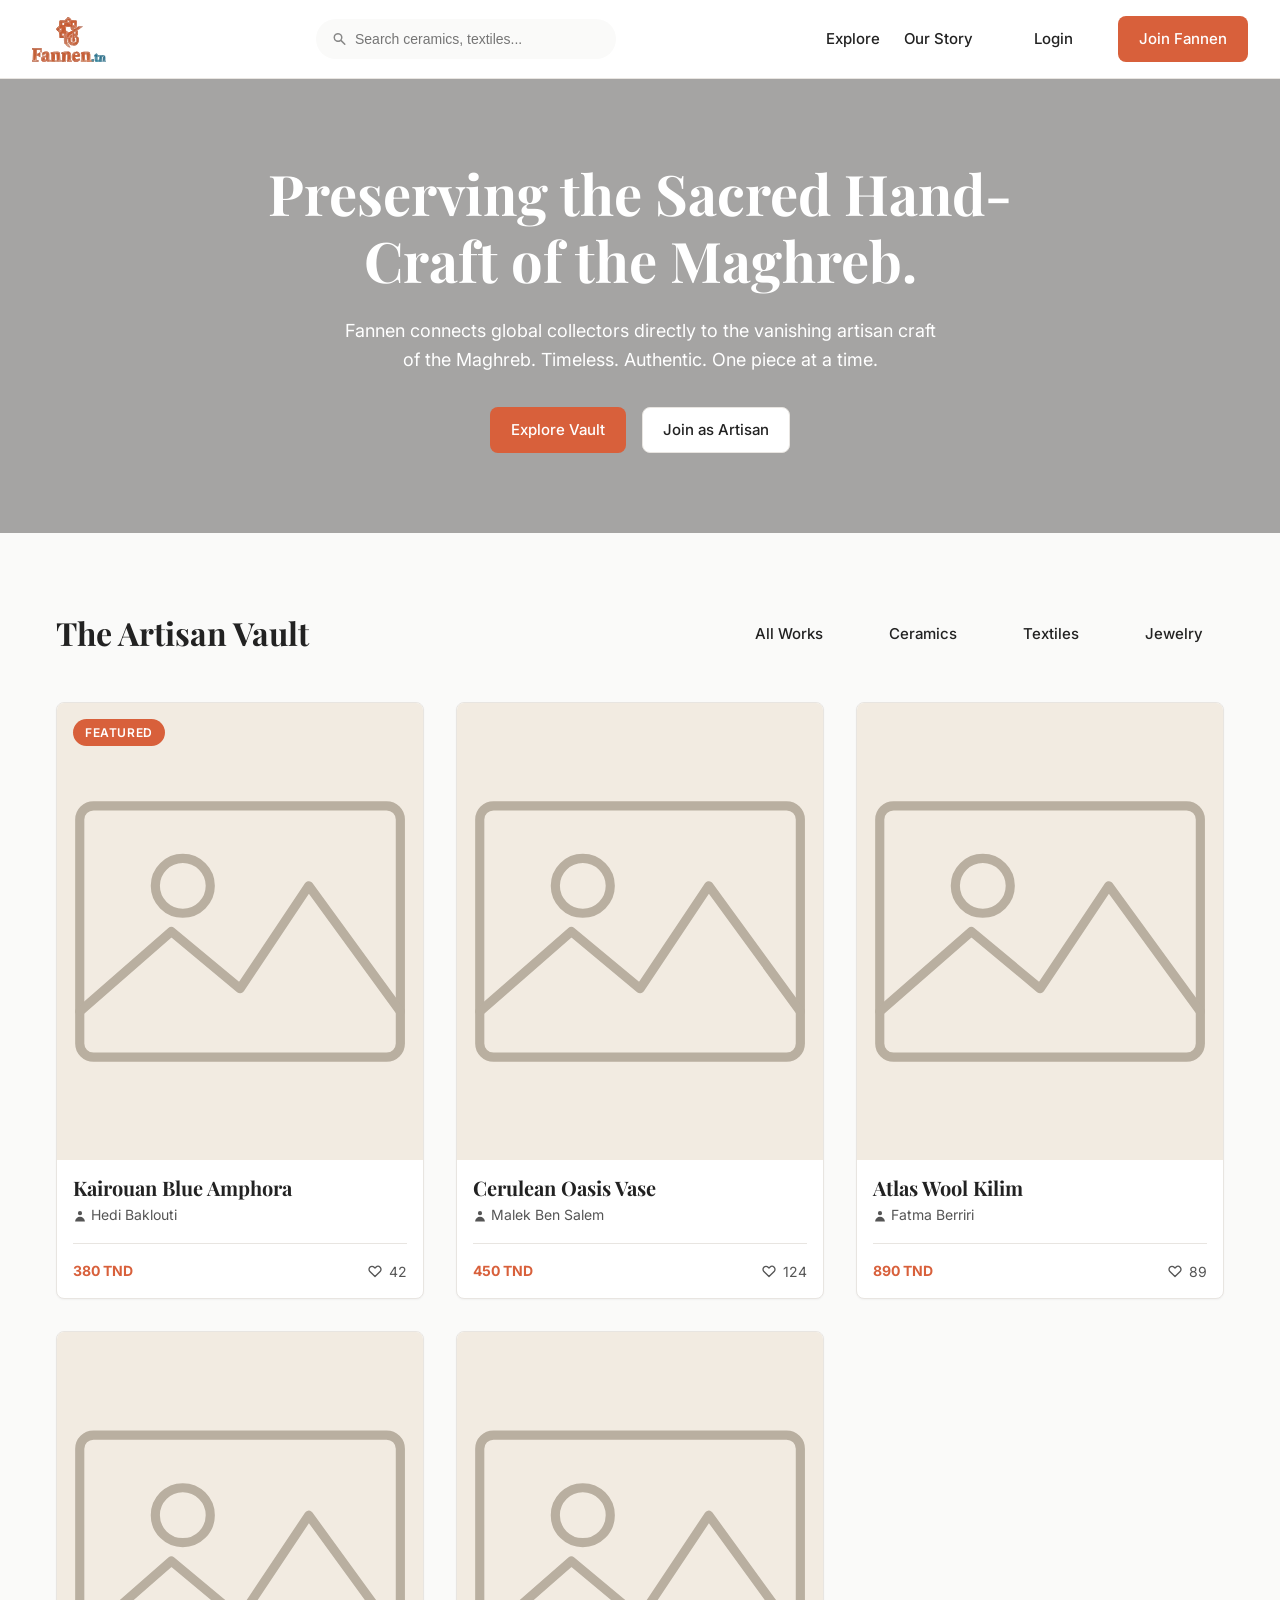
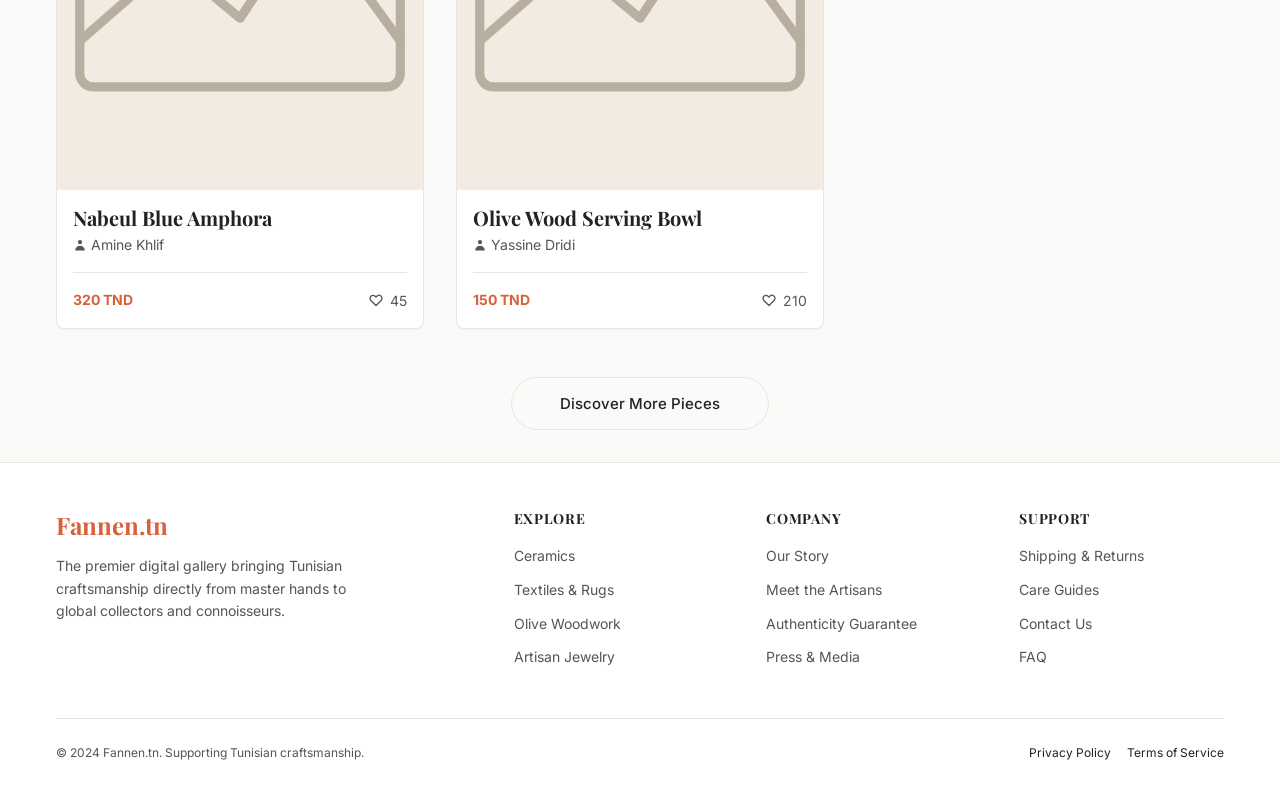
==== commit 68d2a861: "Updated documentation and fixed minor bugs" ====
--- a/src/index.html
+++ b/src/index.html
@@ -47,7 +47,7 @@
                     Authentic. One piece at a time.</p>
                 <div class="flex justify-center gap-sm">
                     <a href="#gallery" class="btn btn-primary">Explore Vault</a>
-                    <a href="html/login.html?role=artisan" class="btn btn-outline" style="background:#fff;">Join as
+                    <a href="html/register.html?role=artisan" class="btn btn-outline" style="background:#fff;">Join as
                         Artisan</a>
                 </div>
             </div>
@@ -222,8 +222,8 @@
                 <div class="footer-col">
                     <h3>Company</h3>
                     <ul>
-                        <li><a href="#">Our Story</a></li>
-                        <li><a href="#">Meet the Artisans</a></li>
+                        <li><a href="html/our_story.html">Our Story</a></li>
+                        <li><a href="html/our_story.html">Meet the Artisans</a></li>
                         <li><a href="#">Authenticity Guarantee</a></li>
                         <li><a href="#">Press & Media</a></li>
                     </ul>
@@ -248,8 +248,8 @@
         </div>
     </footer>
 
-    <script src="js/main.js"></script>
-    <script src="js/components/gallery.js"></script>
+    <script src="js/static/main.js"></script>
+    <script src="js/static/gallery.js"></script>
 </body>
 
 </html>
